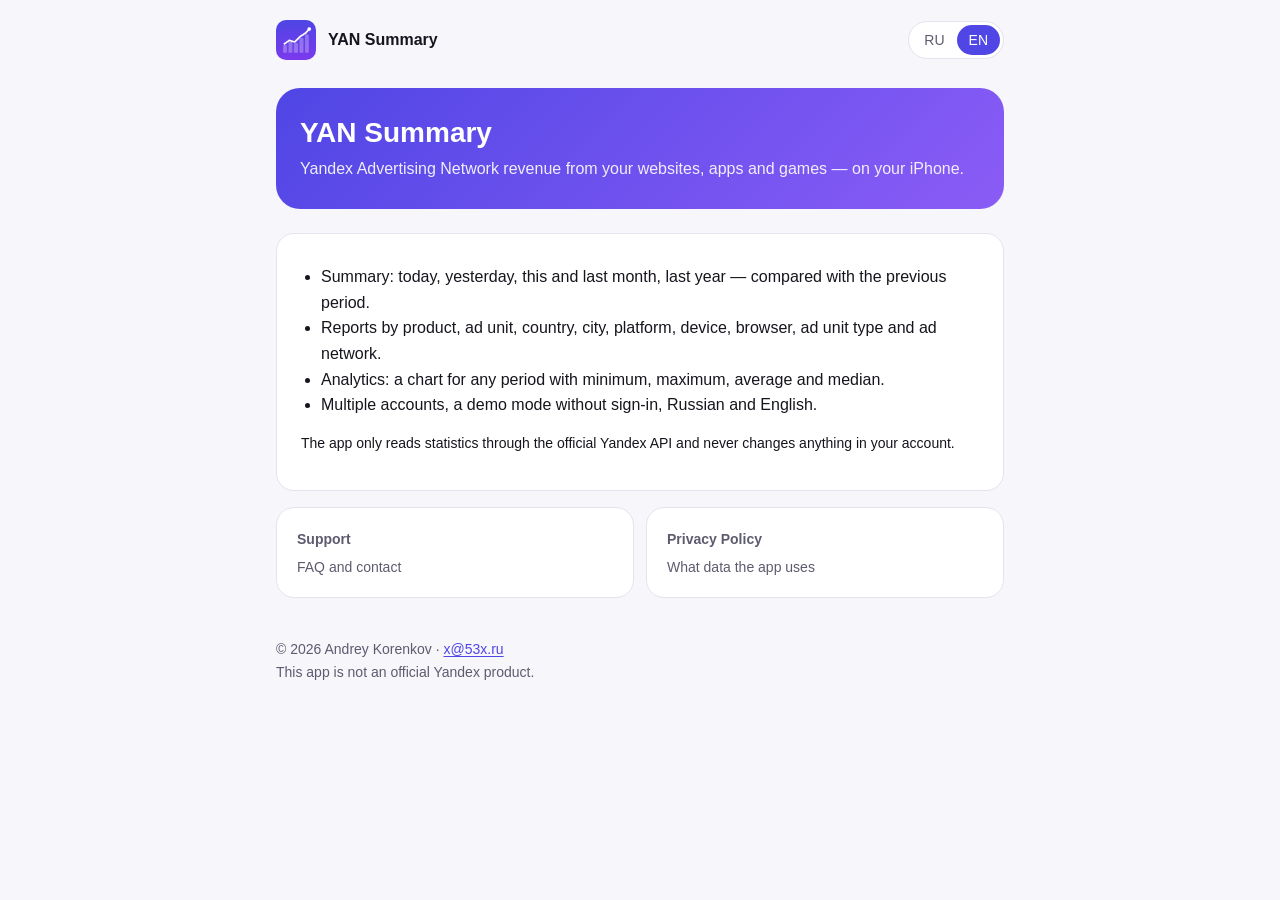
==== rsya/index.html @ 4253fa60 "Страницы РСЯ.Сводка: приложение, политика конфиденциальности, поддержка (ru/en) Co-Authored-By: Clau" ====
<!doctype html>
<html lang="ru" data-title-ru="РСЯ.Сводка для iPhone" data-title-en="YAN Summary for iPhone">
<head>
<meta charset="utf-8">
<meta name="viewport" content="width=device-width, initial-scale=1">
<title>РСЯ.Сводка для iPhone</title>
<meta name="description" content="РСЯ.Сводка — статистика доходов Рекламной сети Яндекса на iPhone. YAN Summary — Yandex Advertising Network revenue stats for iPhone.">
<link rel="icon" type="image/png" href="../assets/favicon.png">
<link rel="apple-touch-icon" href="../assets/apple-touch-icon.png">
<link rel="stylesheet" href="../assets/site.css">
<script src="../assets/lang.js"></script>
</head>
<body>
<div class="wrap">
<header class="top">
  <a class="brand" href="../rsya/">
    <img src="../assets/rsya-icon.png" alt="">
    <span><span data-lang="ru">РСЯ.Сводка</span><span data-lang="en">YAN Summary</span></span>
  </a>
  <div class="lang" role="group" aria-label="Language">
    <button type="button" data-set="ru" aria-pressed="false">RU</button>
    <button type="button" data-set="en" aria-pressed="false">EN</button>
  </div>
</header>

<section class="hero">
  <h1><span data-lang="ru">РСЯ.Сводка</span><span data-lang="en">YAN Summary</span></h1>
  <p data-lang="ru">Доходы от Рекламной сети Яндекса в сайтах, приложениях и играх — на iPhone.</p>
  <p data-lang="en">Yandex Advertising Network revenue from your websites, apps and games — on your iPhone.</p>
</section>
<div class="card">
  <div data-lang="ru">
    <ul>
      <li>Сводка: сегодня, вчера, этот и прошлый месяц, год — со сравнением с прошлым периодом.</li>
      <li>Отчёты по продуктам, рекламным блокам, странам, городам, платформам, устройствам, браузерам, типам блоков и рекламным сетям.</li>
      <li>Аналитика: график за любой период, минимум, максимум, среднее и медиана.</li>
      <li>Несколько аккаунтов, демо-режим без входа, русский и английский язык.</li>
    </ul>
    <p class="muted">Приложение только читает статистику через официальный API Яндекса и ничего не меняет в вашем аккаунте.</p>
  </div>
  <div data-lang="en">
    <ul>
      <li>Summary: today, yesterday, this and last month, last year — compared with the previous period.</li>
      <li>Reports by product, ad unit, country, city, platform, device, browser, ad unit type and ad network.</li>
      <li>Analytics: a chart for any period with minimum, maximum, average and median.</li>
      <li>Multiple accounts, a demo mode without sign-in, Russian and English.</li>
    </ul>
    <p class="muted">The app only reads statistics through the official Yandex API and never changes anything in your account.</p>
  </div>
</div>
<div class="grid">
  <a class="tile" href="support/">
    <strong><span data-lang="ru">Поддержка</span><span data-lang="en">Support</span></strong>
    <span data-lang="ru">Вопросы и ответы, связь с автором</span><span data-lang="en">FAQ and contact</span>
  </a>
  <a class="tile" href="privacy/">
    <strong><span data-lang="ru">Конфиденциальность</span><span data-lang="en">Privacy Policy</span></strong>
    <span data-lang="ru">Какие данные использует приложение</span><span data-lang="en">What data the app uses</span>
  </a>
</div>

<footer>
  <div data-lang="ru">© 2026 Андрей Коренков · <a href="mailto:x@53x.ru">x@53x.ru</a><br>Приложение не является официальным продуктом Яндекса.</div>
  <div data-lang="en">© 2026 Andrey Korenkov · <a href="mailto:x@53x.ru">x@53x.ru</a><br>This app is not an official Yandex product.</div>
</footer>
</div>
</body>
</html>
---- assets/site.css ----
:root {
  --bg: #f6f6fb;
  --surface: #ffffff;
  --text: #16151d;
  --muted: #5d5b6e;
  --line: #e4e3ee;
  --brand: #4f46e5;
  --brand-2: #8b5cf6;
  --radius: 18px;
  color-scheme: light;
}
@media (prefers-color-scheme: dark) {
  :root:not([data-theme="light"]) {
    --bg: #0d0c12;
    --surface: #17161f;
    --text: #f1f0f7;
    --muted: #a3a1b5;
    --line: #2a2936;
    --brand: #8189f8;
    --brand-2: #a78bfa;
    color-scheme: dark;
  }
}
:root[data-theme="dark"] {
  --bg: #0d0c12; --surface: #17161f; --text: #f1f0f7; --muted: #a3a1b5;
  --line: #2a2936; --brand: #8189f8; --brand-2: #a78bfa; color-scheme: dark;
}

* { box-sizing: border-box; }
html { -webkit-text-size-adjust: 100%; }
body {
  margin: 0;
  background: var(--bg);
  color: var(--text);
  font: 16px/1.6 -apple-system, BlinkMacSystemFont, "SF Pro Text", "Segoe UI", Roboto, "Helvetica Neue", Arial, sans-serif;
}
a { color: var(--brand); text-underline-offset: 2px; }
.wrap { max-width: 760px; margin: 0 auto; padding: 0 16px; }

header.top {
  display: flex; align-items: center; justify-content: space-between; gap: 12px;
  padding: 20px 0;
}
.brand { display: flex; align-items: center; gap: 12px; text-decoration: none; color: var(--text); font-weight: 600; }
.brand img { width: 40px; height: 40px; border-radius: 10px; }

.lang { display: inline-flex; background: var(--surface); border: 1px solid var(--line); border-radius: 999px; padding: 3px; }
.lang button {
  border: 0; background: transparent; color: var(--muted); font: inherit; font-size: 14px;
  padding: 4px 12px; border-radius: 999px; cursor: pointer;
}
.lang button[aria-pressed="true"] { background: var(--brand); color: #fff; }

.hero {
  background: linear-gradient(135deg, var(--brand), var(--brand-2));
  color: #fff; border-radius: 24px; padding: 28px 24px; margin: 8px 0 24px;
}
.hero h1 { margin: 0 0 6px; font-size: 28px; line-height: 1.2; }
.hero p { margin: 0; opacity: .9; }

.card {
  background: var(--surface); border: 1px solid var(--line);
  border-radius: var(--radius); padding: 22px 24px; margin-bottom: 16px;
}
.card h2 { font-size: 19px; margin: 0 0 8px; }
.card h3 { font-size: 16px; margin: 18px 0 4px; }
.card p, .card li { color: var(--text); }
.card ul { padding-left: 20px; margin: 8px 0; }
.muted { color: var(--muted); font-size: 14px; }

.grid { display: grid; grid-template-columns: repeat(auto-fit, minmax(220px, 1fr)); gap: 12px; margin-bottom: 16px; }
.tile {
  display: block; background: var(--surface); border: 1px solid var(--line); border-radius: var(--radius);
  padding: 18px 20px; text-decoration: none; color: var(--text);
}
.tile strong { display: block; margin-bottom: 2px; }
.tile span { color: var(--muted); font-size: 14px; }

.app-card { display: flex; gap: 16px; align-items: center; }
.app-card img { width: 72px; height: 72px; border-radius: 16px; flex: none; }

footer { padding: 24px 0 40px; color: var(--muted); font-size: 14px; }

/* Языки: показываем только выбранный; без JS видны оба. */
html.js [data-lang] { display: none; }
html.js.lang-ru [data-lang="ru"], html.js.lang-en [data-lang="en"] { display: revert; }
html.js.lang-ru span[data-lang="ru"], html.js.lang-en span[data-lang="en"] { display: inline; }

@media (max-width: 480px) {
  .hero { padding: 22px 18px; }
  .hero h1 { font-size: 24px; }
  .card { padding: 18px; }
}
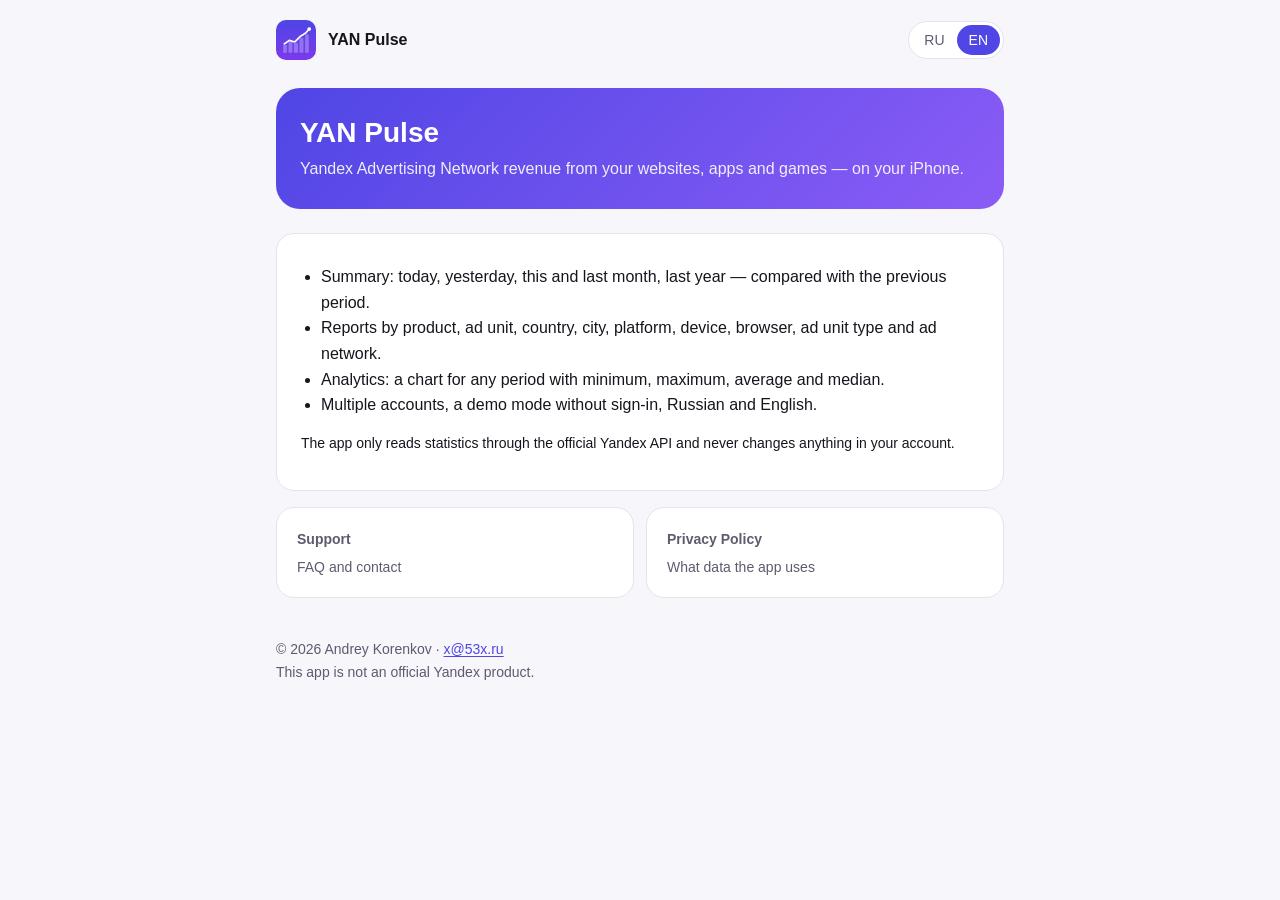
==== commit f2c5f568: "Новое название: РСЯ Пульс / YAN Pulse Co-Authored-By: Claude Opus 5.5 <noreply@anthropic.com> Claude" ====
--- a/rsya/index.html
+++ b/rsya/index.html
@@ -1,10 +1,10 @@
 <!doctype html>
-<html lang="ru" data-title-ru="РСЯ.Сводка для iPhone" data-title-en="YAN Summary for iPhone">
+<html lang="ru" data-title-ru="РСЯ Пульс для iPhone" data-title-en="YAN Pulse for iPhone">
 <head>
 <meta charset="utf-8">
 <meta name="viewport" content="width=device-width, initial-scale=1">
-<title>РСЯ.Сводка для iPhone</title>
-<meta name="description" content="РСЯ.Сводка — статистика доходов Рекламной сети Яндекса на iPhone. YAN Summary — Yandex Advertising Network revenue stats for iPhone.">
+<title>РСЯ Пульс для iPhone</title>
+<meta name="description" content="РСЯ Пульс — статистика доходов Рекламной сети Яндекса на iPhone. YAN Pulse — Yandex Advertising Network revenue stats for iPhone.">
 <link rel="icon" type="image/png" href="../assets/favicon.png">
 <link rel="apple-touch-icon" href="../assets/apple-touch-icon.png">
 <link rel="stylesheet" href="../assets/site.css">
@@ -15,7 +15,7 @@
 <header class="top">
   <a class="brand" href="../rsya/">
     <img src="../assets/rsya-icon.png" alt="">
-    <span><span data-lang="ru">РСЯ.Сводка</span><span data-lang="en">YAN Summary</span></span>
+    <span><span data-lang="ru">РСЯ Пульс</span><span data-lang="en">YAN Pulse</span></span>
   </a>
   <div class="lang" role="group" aria-label="Language">
     <button type="button" data-set="ru" aria-pressed="false">RU</button>
@@ -24,7 +24,7 @@
 </header>
 
 <section class="hero">
-  <h1><span data-lang="ru">РСЯ.Сводка</span><span data-lang="en">YAN Summary</span></h1>
+  <h1><span data-lang="ru">РСЯ Пульс</span><span data-lang="en">YAN Pulse</span></h1>
   <p data-lang="ru">Доходы от Рекламной сети Яндекса в сайтах, приложениях и играх — на iPhone.</p>
   <p data-lang="en">Yandex Advertising Network revenue from your websites, apps and games — on your iPhone.</p>
 </section>
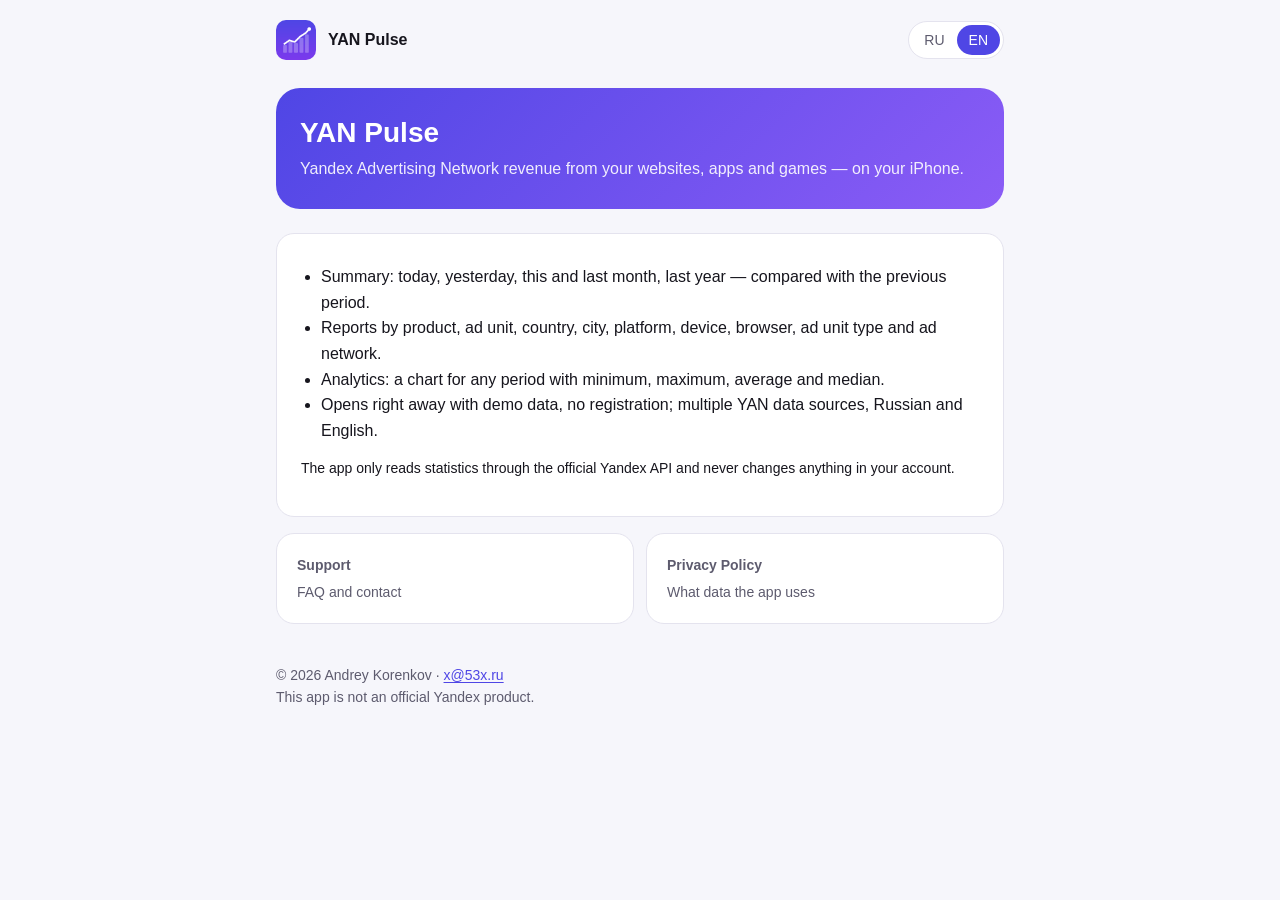
==== commit 2b9babf0: "Тексты без «входа»: подключение кабинета РСЯ как источника данных Co-Authored-By: Claude Opus 5.5 <n" ====
--- a/rsya/index.html
+++ b/rsya/index.html
@@ -34,7 +34,7 @@
       <li>Сводка: сегодня, вчера, этот и прошлый месяц, год — со сравнением с прошлым периодом.</li>
       <li>Отчёты по продуктам, рекламным блокам, странам, городам, платформам, устройствам, браузерам, типам блоков и рекламным сетям.</li>
       <li>Аналитика: график за любой период, минимум, максимум, среднее и медиана.</li>
-      <li>Несколько аккаунтов, демо-режим без входа, русский и английский язык.</li>
+      <li>Открывается сразу с демо-данными, без регистрации; несколько кабинетов РСЯ, русский и английский язык.</li>
     </ul>
     <p class="muted">Приложение только читает статистику через официальный API Яндекса и ничего не меняет в вашем аккаунте.</p>
   </div>
@@ -43,7 +43,7 @@
       <li>Summary: today, yesterday, this and last month, last year — compared with the previous period.</li>
       <li>Reports by product, ad unit, country, city, platform, device, browser, ad unit type and ad network.</li>
       <li>Analytics: a chart for any period with minimum, maximum, average and median.</li>
-      <li>Multiple accounts, a demo mode without sign-in, Russian and English.</li>
+      <li>Opens right away with demo data, no registration; multiple YAN data sources, Russian and English.</li>
     </ul>
     <p class="muted">The app only reads statistics through the official Yandex API and never changes anything in your account.</p>
   </div>
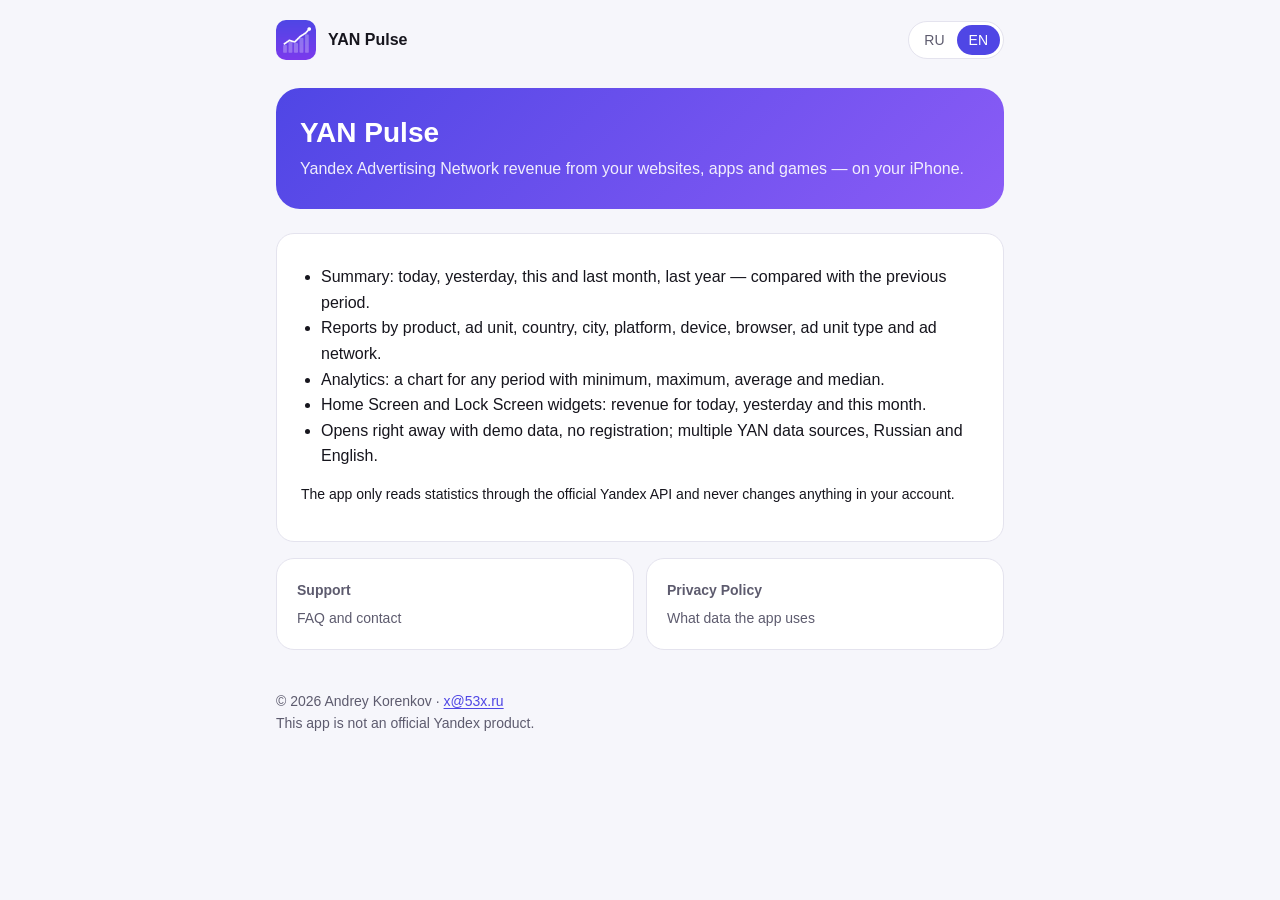
==== commit fcf655c2: "Политика конфиденциальности: реклама РСЯ (Yandex Mobile Ads SDK), виджеты Co-Authored-By: Claude Opu" ====
--- a/rsya/index.html
+++ b/rsya/index.html
@@ -34,6 +34,7 @@
       <li>Сводка: сегодня, вчера, этот и прошлый месяц, год — со сравнением с прошлым периодом.</li>
       <li>Отчёты по продуктам, рекламным блокам, странам, городам, платформам, устройствам, браузерам, типам блоков и рекламным сетям.</li>
       <li>Аналитика: график за любой период, минимум, максимум, среднее и медиана.</li>
+      <li>Виджеты на экран «Домой» и экран блокировки: доход за сегодня, вчера и месяц.</li>
       <li>Открывается сразу с демо-данными, без регистрации; несколько кабинетов РСЯ, русский и английский язык.</li>
     </ul>
     <p class="muted">Приложение только читает статистику через официальный API Яндекса и ничего не меняет в вашем аккаунте.</p>
@@ -43,6 +44,7 @@
       <li>Summary: today, yesterday, this and last month, last year — compared with the previous period.</li>
       <li>Reports by product, ad unit, country, city, platform, device, browser, ad unit type and ad network.</li>
       <li>Analytics: a chart for any period with minimum, maximum, average and median.</li>
+      <li>Home Screen and Lock Screen widgets: revenue for today, yesterday and this month.</li>
       <li>Opens right away with demo data, no registration; multiple YAN data sources, Russian and English.</li>
     </ul>
     <p class="muted">The app only reads statistics through the official Yandex API and never changes anything in your account.</p>
